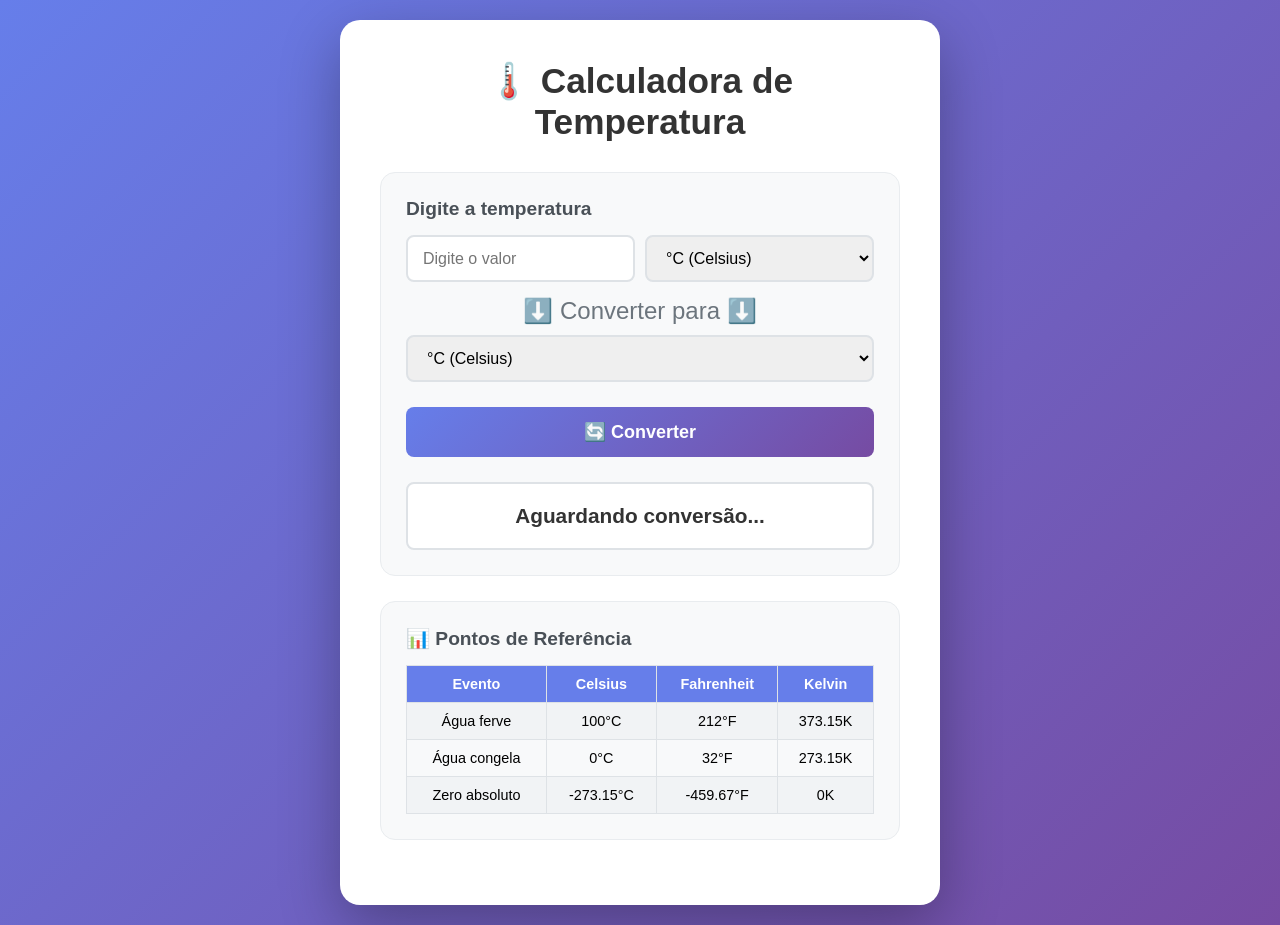
==== index.html @ 70865977 "Arquivos movidos para a raiz do projeto" ====
<!DOCTYPE html>
<html lang="pt-br">
<head>
    <meta charset="UTF-8">
    <meta name="viewport" content="width=device-width, initial-scale=1.0">
    <title>Calculadora de Temperatura</title>
    <link rel="stylesheet" href="style.css">
</head>
<body>
    <div class="container">
        <h1>🌡️ Calculadora de Temperatura</h1>
        
        <div class="card">
            <h2>Digite a temperatura</h2>
            
            <div class="input-group">
                <input type="number" id="valor" placeholder="Digite o valor" step="any">
                <select id="unidadeOrigem">
                    <option value="celsius">°C (Celsius)</option>
                    <option value="fahrenheit">°F (Fahrenheit)</option>
                    <option value="kelvin">K (Kelvin)</option>
                </select>
            </div>
            
            <div class="arrow">⬇️ Converter para ⬇️</div>
            
            <div class="input-group">
                <select id="unidadeDestino">
                    <option value="celsius">°C (Celsius)</option>
                    <option value="fahrenheit">°F (Fahrenheit)</option>
                    <option value="kelvin">K (Kelvin)</option>
                </select>
            </div>
            
            <button onclick="converter()">🔄 Converter</button>
            
            <div id="resultado" class="resultado">
                Aguardando conversão...
            </div>
        </div>

        <!-- Tabela de referência -->
        <div class="card referencias">
            <h2>📊 Pontos de Referência</h2>
            <table>
                <tr>
                    <th>Evento</th>
                    <th>Celsius</th>
                    <th>Fahrenheit</th>
                    <th>Kelvin</th>
                </tr>
                <tr>
                    <td>Água ferve</td>
                    <td>100°C</td>
                    <td>212°F</td>
                    <td>373.15K</td>
                </tr>
                <tr>
                    <td>Água congela</td>
                    <td>0°C</td>
                    <td>32°F</td>
                    <td>273.15K</td>
                </tr>
                <tr>
                    <td>Zero absoluto</td>
                    <td>-273.15°C</td>
                    <td>-459.67°F</td>
                    <td>0K</td>
                </tr>
            </table>
        </div>
    </div>

    <script src="script.js"></script>
</body>
</html>
---- style.css ----
* {
    margin: 0;
    padding: 0;
    box-sizing: border-box;
}

body {
    font-family: 'Segoe UI', Tahoma, Geneva, Verdana, sans-serif;
    background: linear-gradient(135deg, #667eea 0%, #764ba2 100%);
    min-height: 100vh;
    display: flex;
    justify-content: center;
    align-items: center;
    padding: 20px;
}

.container {
    background: white;
    border-radius: 20px;
    padding: 40px;
    max-width: 600px;
    width: 100%;
    box-shadow: 0 20px 60px rgba(0, 0, 0, 0.3);
}

h1 {
    text-align: center;
    color: #333;
    margin-bottom: 30px;
    font-size: 2.2em;
}

h2 {
    color: #495057;
    font-size: 1.2em;
    margin-bottom: 15px;
}

.card {
    background: #f8f9fa;
    border-radius: 15px;
    padding: 25px;
    margin-bottom: 25px;
    border: 1px solid #e9ecef;
}

.input-group {
    display: flex;
    gap: 10px;
    margin-bottom: 15px;
    flex-wrap: wrap;
}

.input-group input,
.input-group select {
    padding: 12px 15px;
    border: 2px solid #dee2e6;
    border-radius: 8px;
    font-size: 16px;
    flex: 1;
    min-width: 120px;
    transition: all 0.3s;
}

.input-group input:focus,
.input-group select:focus {
    border-color: #667eea;
    outline: none;
    box-shadow: 0 0 0 3px rgba(102, 126, 234, 0.2);
}

.arrow {
    text-align: center;
    font-size: 1.5em;
    color: #6c757d;
    margin: 10px 0;
}

button {
    width: 100%;
    padding: 14px;
    border: none;
    border-radius: 8px;
    font-size: 18px;
    font-weight: bold;
    cursor: pointer;
    transition: all 0.3s;
    color: white;
    background: linear-gradient(135deg, #667eea 0%, #764ba2 100%);
    margin: 10px 0;
}

button:hover {
    transform: translateY(-2px);
    box-shadow: 0 5px 15px rgba(0, 0, 0, 0.2);
}

button:active {
    transform: translateY(0);
}

.resultado {
    background: white;
    padding: 20px;
    border-radius: 8px;
    margin-top: 15px;
    font-size: 1.3em;
    font-weight: bold;
    text-align: center;
    color: #333;
    border: 2px solid #dee2e6;
    min-height: 60px;
    display: flex;
    align-items: center;
    justify-content: center;
}

.referencias table {
    width: 100%;
    border-collapse: collapse;
    font-size: 0.9em;
}

.referencias th,
.referencias td {
    padding: 10px;
    text-align: center;
    border: 1px solid #dee2e6;
}

.referencias th {
    background: #667eea;
    color: white;
}

.referencias tr:nth-child(even) {
    background: #f1f3f5;
}

@media (max-width: 600px) {
    .container {
        padding: 20px;
    }
    
    .input-group {
        flex-direction: column;
    }
    
    .input-group input,
    .input-group select {
        width: 100%;
        min-width: unset;
    }
    
    h1 {
        font-size: 1.8em;
    }
}
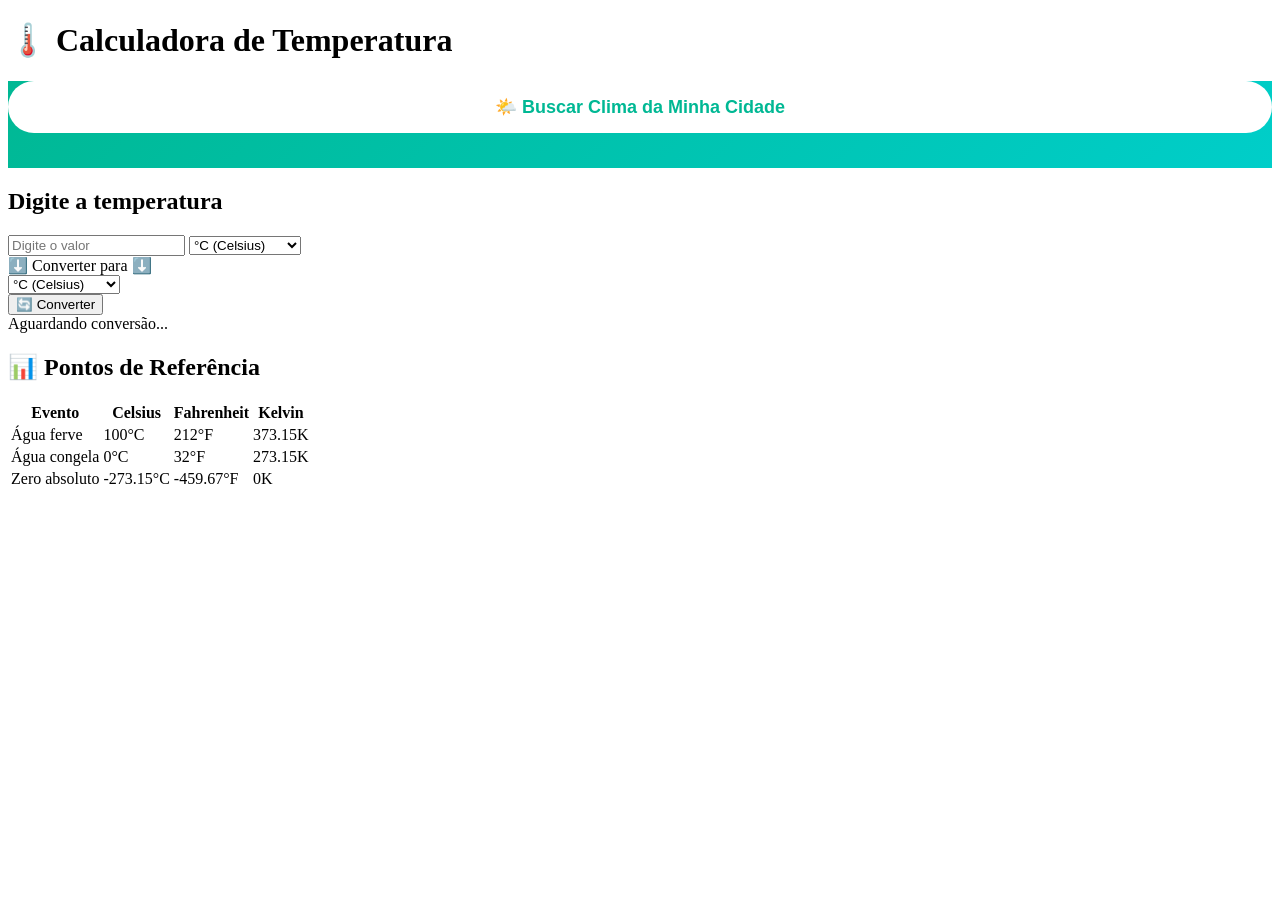
==== commit 43ba0e46: "Adicionando funcionalidade de clima ao site" ====
--- a/index.html
+++ b/index.html
@@ -3,13 +3,22 @@
 <head>
     <meta charset="UTF-8">
     <meta name="viewport" content="width=device-width, initial-scale=1.0">
-    <title>Calculadora de Temperatura</title>
+    <title>Calculadora de Temperatura + Clima</title>
     <link rel="stylesheet" href="style.css">
 </head>
 <body>
     <div class="container">
         <h1>🌡️ Calculadora de Temperatura</h1>
         
+        <!-- NOVO: Botão de Clima -->
+        <div class="card clima-card">
+            <button onclick="buscarClima()" class="btn-clima" id="btnClima">
+                🌤️ Buscar Clima da Minha Cidade
+            </button>
+            <div id="statusClima" class="status-clima"></div>
+        </div>
+
+        <!-- Calculadora original -->
         <div class="card">
             <h2>Digite a temperatura</h2>
             
--- a/style.css
+++ b/style.css
@@ -1,158 +1,80 @@
-* {
-    margin: 0;
-    padding: 0;
-    box-sizing: border-box;
+/* ============================================
+   NOVOS ESTILOS PARA O CLIMA
+   ============================================ */
+
+.clima-card {
+    background: linear-gradient(135deg, #00b894 0%, #00cec9 100%);
+    border: none;
+    text-align: center;
 }
 
-body {
-    font-family: 'Segoe UI', Tahoma, Geneva, Verdana, sans-serif;
-    background: linear-gradient(135deg, #667eea 0%, #764ba2 100%);
-    min-height: 100vh;
-    display: flex;
-    justify-content: center;
-    align-items: center;
-    padding: 20px;
-}
-
-.container {
+.btn-clima {
+    width: 100%;
+    padding: 15px;
     background: white;
-    border-radius: 20px;
-    padding: 40px;
-    max-width: 600px;
-    width: 100%;
-    box-shadow: 0 20px 60px rgba(0, 0, 0, 0.3);
-}
-
-h1 {
-    text-align: center;
-    color: #333;
-    margin-bottom: 30px;
-    font-size: 2.2em;
-}
-
-h2 {
-    color: #495057;
-    font-size: 1.2em;
-    margin-bottom: 15px;
-}
-
-.card {
-    background: #f8f9fa;
-    border-radius: 15px;
-    padding: 25px;
-    margin-bottom: 25px;
-    border: 1px solid #e9ecef;
-}
-
-.input-group {
-    display: flex;
-    gap: 10px;
-    margin-bottom: 15px;
-    flex-wrap: wrap;
-}
-
-.input-group input,
-.input-group select {
-    padding: 12px 15px;
-    border: 2px solid #dee2e6;
-    border-radius: 8px;
-    font-size: 16px;
-    flex: 1;
-    min-width: 120px;
-    transition: all 0.3s;
-}
-
-.input-group input:focus,
-.input-group select:focus {
-    border-color: #667eea;
-    outline: none;
-    box-shadow: 0 0 0 3px rgba(102, 126, 234, 0.2);
-}
-
-.arrow {
-    text-align: center;
-    font-size: 1.5em;
-    color: #6c757d;
-    margin: 10px 0;
-}
-
-button {
-    width: 100%;
-    padding: 14px;
+    color: #00b894;
     border: none;
-    border-radius: 8px;
+    border-radius: 50px;
     font-size: 18px;
     font-weight: bold;
     cursor: pointer;
     transition: all 0.3s;
-    color: white;
-    background: linear-gradient(135deg, #667eea 0%, #764ba2 100%);
-    margin: 10px 0;
 }
 
-button:hover {
-    transform: translateY(-2px);
-    box-shadow: 0 5px 15px rgba(0, 0, 0, 0.2);
+.btn-clima:hover {
+    transform: scale(1.02);
+    box-shadow: 0 5px 20px rgba(0, 0, 0, 0.2);
 }
 
-button:active {
-    transform: translateY(0);
+.btn-clima:disabled {
+    opacity: 0.6;
+    cursor: not-allowed;
+    transform: none;
 }
 
-.resultado {
-    background: white;
-    padding: 20px;
-    border-radius: 8px;
-    margin-top: 15px;
-    font-size: 1.3em;
-    font-weight: bold;
-    text-align: center;
-    color: #333;
-    border: 2px solid #dee2e6;
-    min-height: 60px;
-    display: flex;
-    align-items: center;
-    justify-content: center;
+.status-clima {
+    color: white;
+    margin-top: 10px;
+    font-size: 0.95em;
+    min-height: 25px;
 }
 
-.referencias table {
-    width: 100%;
-    border-collapse: collapse;
-    font-size: 0.9em;
+.status-clima.carregando {
+    animation: pulse 1s infinite;
 }
 
-.referencias th,
-.referencias td {
-    padding: 10px;
-    text-align: center;
-    border: 1px solid #dee2e6;
+@keyframes pulse {
+    0% { opacity: 1; }
+    50% { opacity: 0.5; }
+    100% { opacity: 1; }
 }
 
-.referencias th {
-    background: #667eea;
+.clima-info {
+    background: rgba(255, 255, 255, 0.2);
+    border-radius: 10px;
+    padding: 10px;
+    margin-top: 10px;
     color: white;
+    display: none;
 }
 
-.referencias tr:nth-child(even) {
-    background: #f1f3f5;
+.clima-info.mostrar {
+    display: block;
 }
 
-@media (max-width: 600px) {
-    .container {
-        padding: 20px;
-    }
-    
-    .input-group {
-        flex-direction: column;
-    }
-    
-    .input-group input,
-    .input-group select {
-        width: 100%;
-        min-width: unset;
-    }
-    
-    h1 {
-        font-size: 1.8em;
-    }
+.clima-info .cidade {
+    font-size: 1.2em;
+    font-weight: bold;
+}
+
+.clima-info .temp {
+    font-size: 1.5em;
+}
+
+.clima-info .detalhes {
+    display: flex;
+    justify-content: center;
+    gap: 20px;
+    font-size: 0.9em;
+    margin-top: 5px;
 }
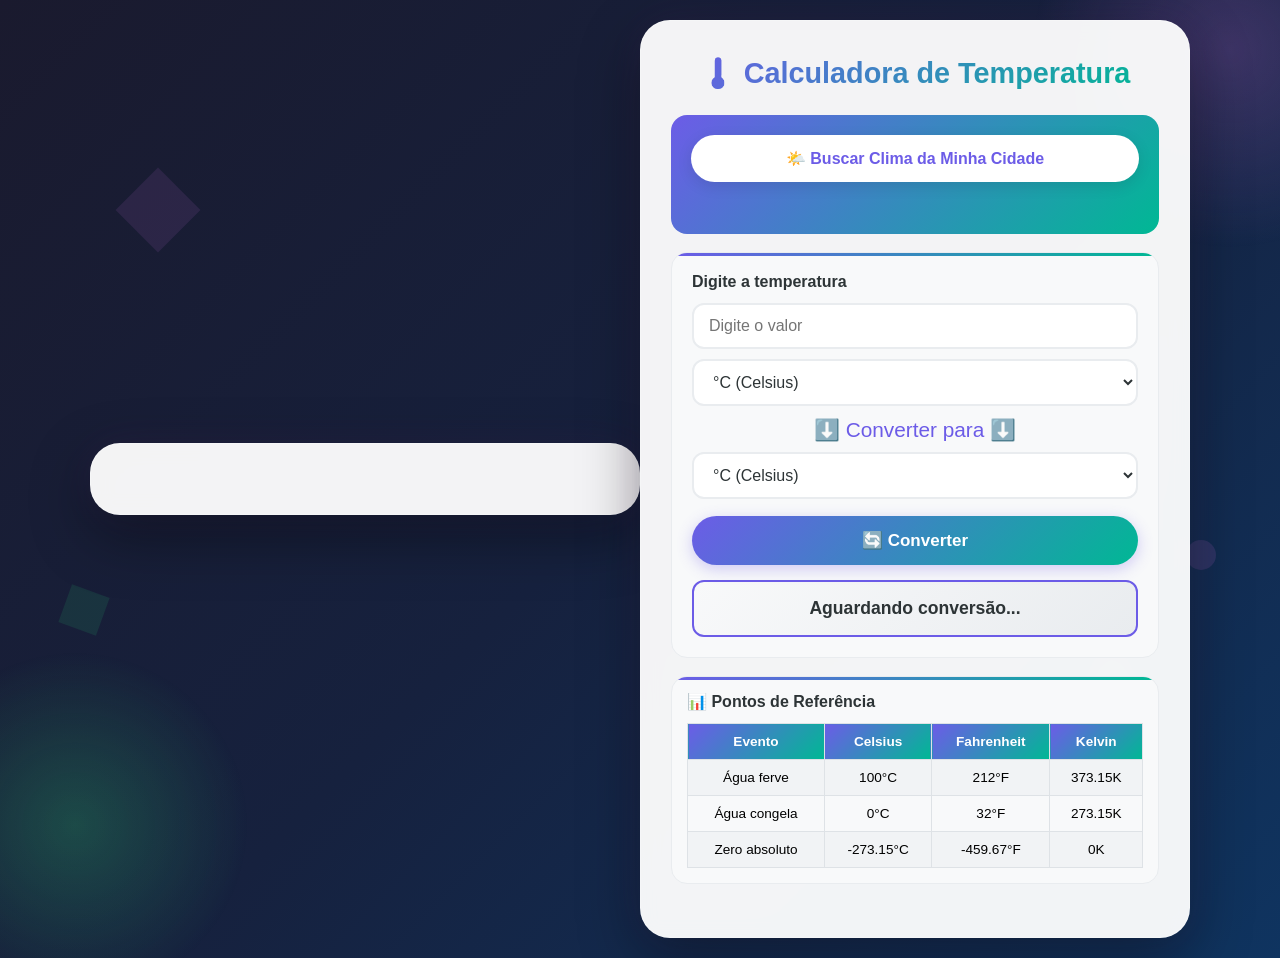
==== commit f1c2b3d9: "Design com tons verde e roxo + figuras geométricas" ====
--- a/index.html
+++ b/index.html
@@ -7,6 +7,16 @@
     <link rel="stylesheet" href="style.css">
 </head>
 <body>
+    <!-- FIGURAS GEOMÉTRICAS DE FUNDO -->
+    <div class="quadrado"></div>
+    <div class="triangulo"></div>
+    <div class="circulo-pequeno"></div>
+    <div class="quadrado-pequeno"></div>
+
+    <div class="container">
+        <!-- resto do seu código... -->
+    </div>
+</body>
     <div class="container">
         <h1>🌡️ Calculadora de Temperatura</h1>
         
--- a/style.css
+++ b/style.css
@@ -1,29 +1,233 @@
 /* ============================================
-   NOVOS ESTILOS PARA O CLIMA
+   CSS - TEMA VERDE E ROXO COM FIGURAS DE FUNDO
+   ============================================ */
+
+* {
+    margin: 0;
+    padding: 0;
+    box-sizing: border-box;
+}
+
+body {
+    font-family: 'Segoe UI', Tahoma, Geneva, Verdana, sans-serif;
+    min-height: 100vh;
+    display: flex;
+    justify-content: center;
+    align-items: center;
+    padding: 20px;
+    background: linear-gradient(135deg, #1a1a2e 0%, #16213e 50%, #0f3460 100%);
+    position: relative;
+    overflow-x: hidden;
+}
+
+/* ============================================
+   FIGURAS GEOMÉTRICAS DE FUNDO
+   ============================================ */
+
+/* Círculo roxo */
+body::before {
+    content: '';
+    position: fixed;
+    top: -150px;
+    right: -150px;
+    width: 400px;
+    height: 400px;
+    background: radial-gradient(circle, rgba(155, 89, 182, 0.3) 0%, transparent 70%);
+    border-radius: 50%;
+    z-index: 0;
+    animation: flutuar 8s ease-in-out infinite;
+}
+
+/* Círculo verde */
+body::after {
+    content: '';
+    position: fixed;
+    bottom: -100px;
+    left: -100px;
+    width: 350px;
+    height: 350px;
+    background: radial-gradient(circle, rgba(46, 204, 113, 0.25) 0%, transparent 70%);
+    border-radius: 50%;
+    z-index: 0;
+    animation: flutuar2 10s ease-in-out infinite;
+}
+
+/* Quadrado roxo */
+.quadrado {
+    position: fixed;
+    top: 20%;
+    left: 10%;
+    width: 60px;
+    height: 60px;
+    background: rgba(155, 89, 182, 0.15);
+    transform: rotate(45deg);
+    z-index: 0;
+    animation: girar 15s linear infinite;
+}
+
+/* Triângulo verde */
+.triangulo {
+    position: fixed;
+    bottom: 20%;
+    right: 10%;
+    width: 0;
+    height: 0;
+    border-left: 40px solid transparent;
+    border-right: 40px solid transparent;
+    border-bottom: 70px solid rgba(46, 204, 113, 0.15);
+    z-index: 0;
+    animation: flutuar3 12s ease-in-out infinite;
+}
+
+/* Círculo pequeno roxo */
+.circulo-pequeno {
+    position: fixed;
+    top: 60%;
+    right: 5%;
+    width: 30px;
+    height: 30px;
+    background: rgba(155, 89, 182, 0.2);
+    border-radius: 50%;
+    z-index: 0;
+    animation: flutuar 6s ease-in-out infinite;
+}
+
+/* Quadrado pequeno verde */
+.quadrado-pequeno {
+    position: fixed;
+    bottom: 30%;
+    left: 5%;
+    width: 40px;
+    height: 40px;
+    background: rgba(46, 204, 113, 0.12);
+    transform: rotate(20deg);
+    z-index: 0;
+    animation: girar 20s linear infinite;
+}
+
+/* ============================================
+   ANIMAÇÕES DAS FIGURAS
+   ============================================ */
+
+@keyframes flutuar {
+    0%, 100% { transform: translateY(0px) scale(1); }
+    50% { transform: translateY(-30px) scale(1.05); }
+}
+
+@keyframes flutuar2 {
+    0%, 100% { transform: translateY(0px) scale(1); }
+    50% { transform: translateY(30px) scale(1.1); }
+}
+
+@keyframes flutuar3 {
+    0%, 100% { transform: translateY(0px) rotate(0deg); }
+    50% { transform: translateY(-20px) rotate(10deg); }
+}
+
+@keyframes girar {
+    0% { transform: rotate(0deg); }
+    100% { transform: rotate(360deg); }
+}
+
+/* ============================================
+   CONTAINER PRINCIPAL
+   ============================================ */
+
+.container {
+    background: rgba(255, 255, 255, 0.95);
+    border-radius: 30px;
+    padding: 35px 30px;
+    max-width: 550px;
+    width: 100%;
+    box-shadow: 
+        0 20px 60px rgba(0, 0, 0, 0.4),
+        0 0 40px rgba(155, 89, 182, 0.1);
+    backdrop-filter: blur(10px);
+    position: relative;
+    z-index: 1;
+    border: 1px solid rgba(255, 255, 255, 0.2);
+}
+
+h1 {
+    text-align: center;
+    color: #2d3436;
+    margin-bottom: 25px;
+    font-size: 1.8em;
+    font-weight: 800;
+    background: linear-gradient(135deg, #6c5ce7 0%, #00b894 100%);
+    -webkit-background-clip: text;
+    -webkit-text-fill-color: transparent;
+    background-clip: text;
+}
+
+h2 {
+    color: #2d3436;
+    font-size: 1em;
+    margin-bottom: 12px;
+}
+
+/* ============================================
+   CARDS
+   ============================================ */
+
+.card {
+    background: #f8f9fa;
+    border-radius: 16px;
+    padding: 20px;
+    margin-bottom: 18px;
+    border: 1px solid #e9ecef;
+    transition: all 0.3s;
+    position: relative;
+    overflow: hidden;
+}
+
+.card::before {
+    content: '';
+    position: absolute;
+    top: 0;
+    left: 0;
+    right: 0;
+    height: 3px;
+    background: linear-gradient(90deg, #6c5ce7, #00b894);
+}
+
+.card:hover {
+    transform: translateY(-3px);
+    box-shadow: 0 8px 25px rgba(108, 92, 231, 0.15);
+}
+
+/* ============================================
+   CARD DO CLIMA (VERDE E ROXO)
    ============================================ */
 
 .clima-card {
-    background: linear-gradient(135deg, #00b894 0%, #00cec9 100%);
+    background: linear-gradient(135deg, #6c5ce7 0%, #00b894 100%);
     border: none;
     text-align: center;
+    padding: 20px;
+}
+
+.clima-card::before {
+    display: none;
 }
 
 .btn-clima {
     width: 100%;
-    padding: 15px;
+    padding: 14px;
     background: white;
-    color: #00b894;
+    color: #6c5ce7;
     border: none;
     border-radius: 50px;
-    font-size: 18px;
-    font-weight: bold;
+    font-size: 16px;
+    font-weight: 700;
     cursor: pointer;
     transition: all 0.3s;
+    box-shadow: 0 4px 15px rgba(0, 0, 0, 0.1);
 }
 
 .btn-clima:hover {
-    transform: scale(1.02);
-    box-shadow: 0 5px 20px rgba(0, 0, 0, 0.2);
+    transform: scale(1.03);
+    box-shadow: 0 8px 30px rgba(0, 0, 0, 0.2);
 }
 
 .btn-clima:disabled {
@@ -34,9 +238,11 @@
 
 .status-clima {
     color: white;
-    margin-top: 10px;
-    font-size: 0.95em;
-    min-height: 25px;
+    margin-top: 12px;
+    font-size: 0.9em;
+    min-height: 20px;
+    line-height: 1.4;
+    text-shadow: 0 1px 3px rgba(0, 0, 0, 0.2);
 }
 
 .status-clima.carregando {
@@ -44,37 +250,242 @@
 }
 
 @keyframes pulse {
-    0% { opacity: 1; }
+    0%, 100% { opacity: 1; }
     50% { opacity: 0.5; }
-    100% { opacity: 1; }
-}
-
-.clima-info {
-    background: rgba(255, 255, 255, 0.2);
-    border-radius: 10px;
-    padding: 10px;
-    margin-top: 10px;
+}
+
+/* ============================================
+   INPUTS E SELECTS
+   ============================================ */
+
+.input-group {
+    display: flex;
+    flex-direction: column;
+    gap: 10px;
+    margin-bottom: 12px;
+}
+
+.input-group input,
+.input-group select {
+    padding: 12px 15px;
+    border: 2px solid #e9ecef;
+    border-radius: 12px;
+    font-size: 16px;
+    width: 100%;
+    transition: all 0.3s;
+    background: white;
+    color: #2d3436;
+}
+
+.input-group input:focus,
+.input-group select:focus {
+    border-color: #6c5ce7;
+    outline: none;
+    box-shadow: 0 0 0 4px rgba(108, 92, 231, 0.15);
+}
+
+.arrow {
+    text-align: center;
+    font-size: 1.3em;
+    color: #6c5ce7;
+    margin: 5px 0 10px 0;
+}
+
+/* ============================================
+   BOTÃO CONVERTER
+   ============================================ */
+
+button[onclick="converter()"] {
+    width: 100%;
+    padding: 14px;
+    background: linear-gradient(135deg, #6c5ce7 0%, #00b894 100%);
     color: white;
-    display: none;
-}
-
-.clima-info.mostrar {
-    display: block;
-}
-
-.clima-info .cidade {
-    font-size: 1.2em;
-    font-weight: bold;
-}
-
-.clima-info .temp {
-    font-size: 1.5em;
-}
-
-.clima-info .detalhes {
+    border: none;
+    border-radius: 50px;
+    font-size: 17px;
+    font-weight: 700;
+    cursor: pointer;
+    transition: all 0.3s;
+    margin-top: 5px;
+    box-shadow: 0 4px 15px rgba(108, 92, 231, 0.3);
+}
+
+button[onclick="converter()"]:hover {
+    transform: scale(1.02);
+    box-shadow: 0 8px 30px rgba(108, 92, 231, 0.4);
+}
+
+/* ============================================
+   RESULTADO
+   ============================================ */
+
+.resultado {
+    background: linear-gradient(135deg, #f8f9fa 0%, #e9ecef 100%);
+    padding: 16px;
+    border-radius: 12px;
+    margin-top: 15px;
+    font-size: 1.1em;
+    font-weight: 700;
+    text-align: center;
+    color: #2d3436;
+    border: 2px solid #6c5ce7;
+    min-height: 50px;
     display: flex;
+    align-items: center;
     justify-content: center;
-    gap: 20px;
-    font-size: 0.9em;
-    margin-top: 5px;
+    transition: all 0.3s;
+}
+
+/* ============================================
+   TABELA DE REFERÊNCIA
+   ============================================ */
+
+.referencias {
+    overflow-x: auto;
+    padding: 15px;
+}
+
+.referencias table {
+    width: 100%;
+    border-collapse: collapse;
+    font-size: 0.85em;
+}
+
+.referencias th,
+.referencias td {
+    padding: 10px 8px;
+    text-align: center;
+    border: 1px solid #dee2e6;
+}
+
+.referencias th {
+    background: linear-gradient(135deg, #6c5ce7 0%, #00b894 100%);
+    color: white;
+    font-weight: 700;
+}
+
+.referencias tr:nth-child(even) {
+    background: #f1f3f5;
+}
+
+.referencias tr:hover {
+    background: rgba(108, 92, 231, 0.08);
+}
+
+/* ============================================
+   RESPONSIVIDADE - CELULAR
+   ============================================ */
+
+@media (max-width: 600px) {
+    body {
+        padding: 10px;
+    }
+    
+    .container {
+        padding: 20px 15px;
+        border-radius: 20px;
+    }
+    
+    h1 {
+        font-size: 1.5em;
+    }
+    
+    h2 {
+        font-size: 0.95em;
+    }
+    
+    .card {
+        padding: 15px;
+    }
+    
+    .input-group input,
+    .input-group select {
+        font-size: 15px;
+        padding: 12px;
+    }
+    
+    .btn-clima {
+        font-size: 15px;
+        padding: 13px;
+    }
+    
+    button[onclick="converter()"] {
+        font-size: 15px;
+        padding: 13px;
+    }
+    
+    .resultado {
+        font-size: 1em;
+        padding: 14px;
+        min-height: 45px;
+    }
+    
+    .referencias table {
+        font-size: 0.75em;
+    }
+    
+    .referencias th,
+    .referencias td {
+        padding: 8px 5px;
+    }
+    
+    .status-clima {
+        font-size: 0.8em;
+    }
+    
+    /* Ajustar figuras para celular */
+    .quadrado,
+    .circulo-pequeno,
+    .quadrado-pequeno {
+        display: none;
+    }
+    
+    .triangulo {
+        border-left-width: 20px;
+        border-right-width: 20px;
+        border-bottom-width: 35px;
+    }
+}
+
+/* ============================================
+   TELAS MUITO PEQUENAS
+   ============================================ */
+
+@media (max-width: 400px) {
+    .container {
+        padding: 15px 10px;
+    }
+    
+    h1 {
+        font-size: 1.2em;
+    }
+    
+    .card {
+        padding: 12px;
+    }
+    
+    .input-group input,
+    .input-group select {
+        font-size: 14px;
+        padding: 10px;
+    }
+    
+    .btn-clima {
+        font-size: 13px;
+        padding: 11px;
+    }
+    
+    button[onclick="converter()"] {
+        font-size: 13px;
+        padding: 11px;
+    }
+    
+    .referencias table {
+        font-size: 0.65em;
+    }
+    
+    .referencias th,
+    .referencias td {
+        padding: 5px 3px;
+    }
 }
